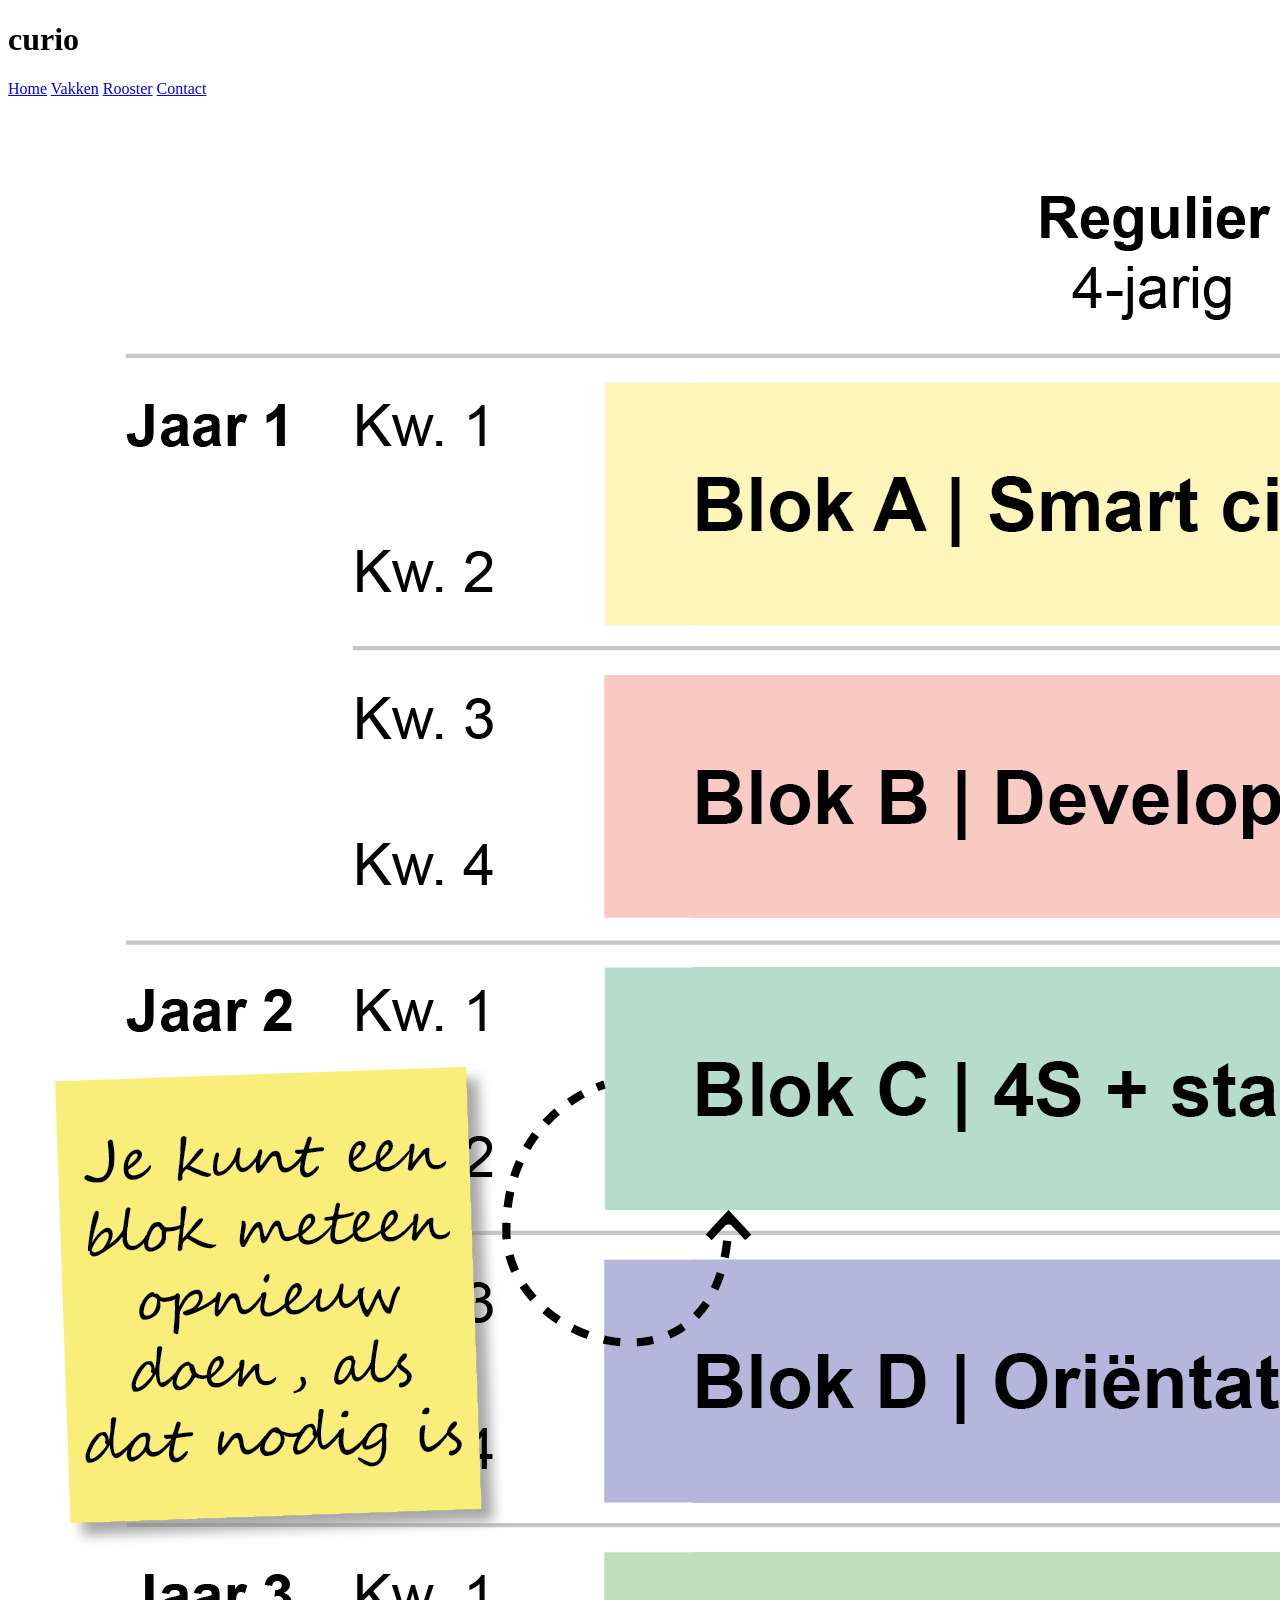
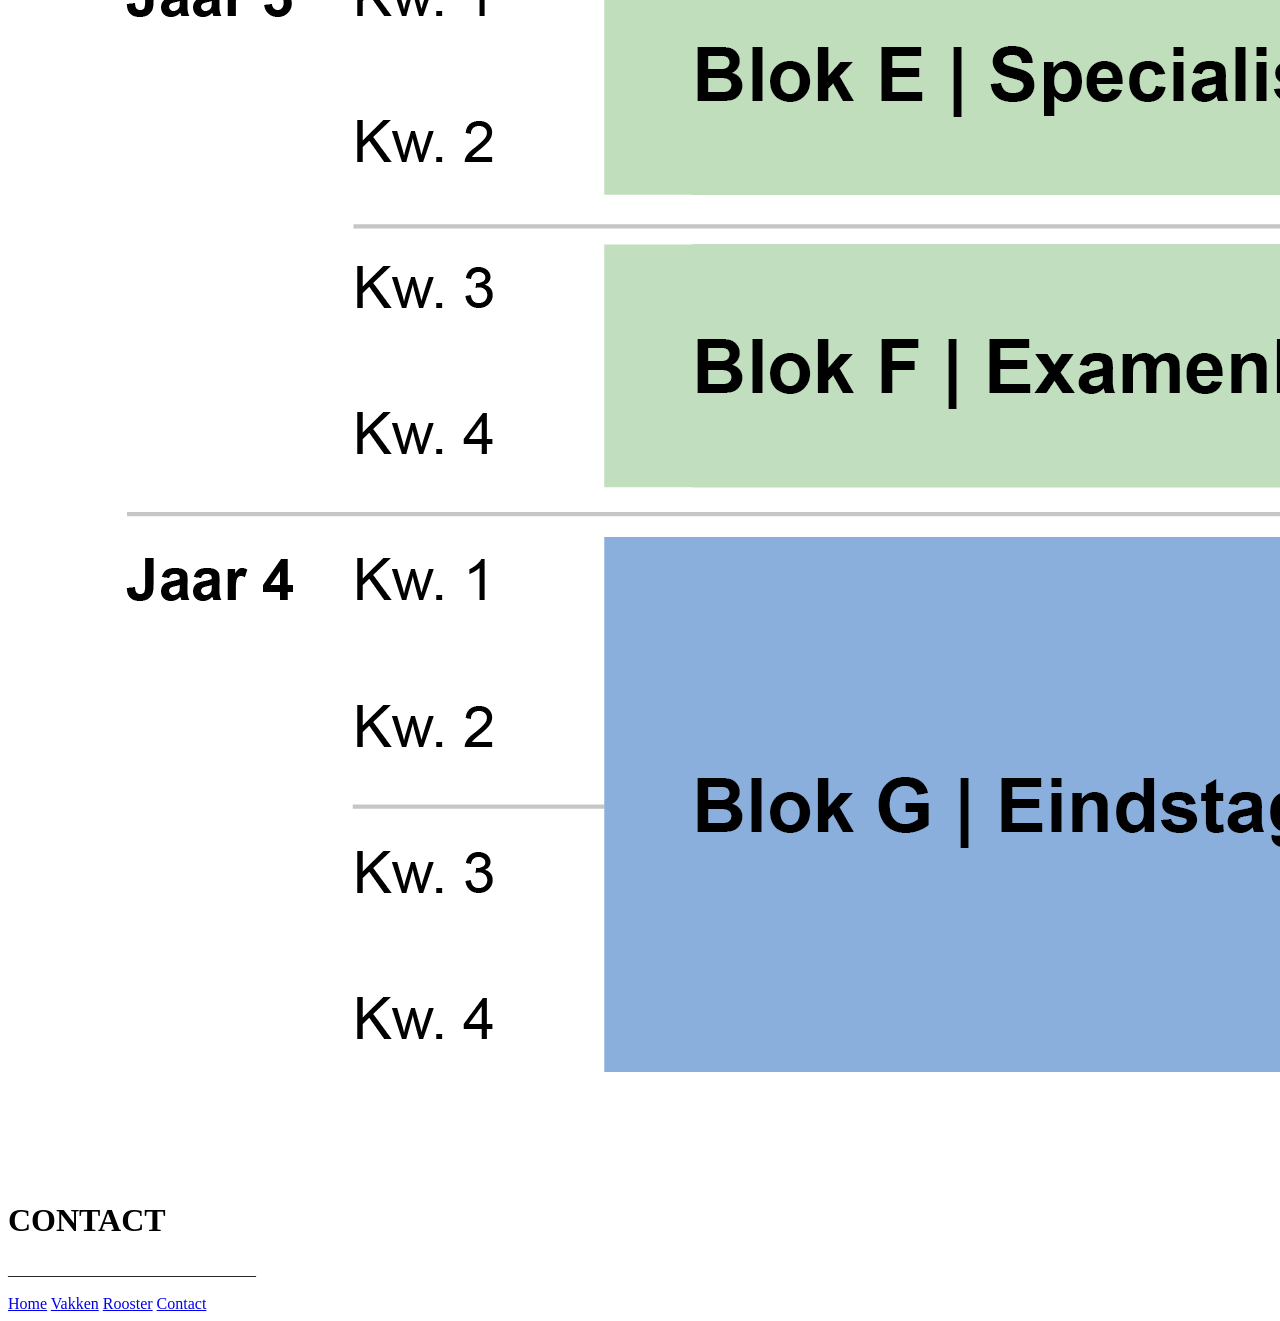
==== blok.html @ 299813f9 "blok.php af. image toegevoegt in mijn main" ====
<!DOCTYPE html>
<html lang="nl">

<head>
    <meta charset="UTF-8">
    <meta name="viewport" content="width=device-width, initial-scale=1.0">

    <title>Blokken | Software Developer</title>

    <link rel="preconnect" href="https://fonts.googleapis.com">
    <link rel="preconnect" href="https://fonts.gstatic.com" crossorigin>

    <link
        href="https://fonts.googleapis.com/css2?family=Oxanium:wght@400;600;700&family=Roboto:wght@300;400;700&display=swap"
        rel="stylesheet">

    <link rel="stylesheet" href="css/style.css">
</head>

<body>
    <header>
        <div class="wrapper">

            <h1 class="curio">curio</h1>

            <nav>
                <a href="index.html">Home</a>
                <a href="vakken.html">Vakken</a>
                <a href="rooster.html">Rooster</a>
                <a href="contact.php">Contact</a>
            </nav>

        </div>
    </header>


    <main class="blok-main">

        <img src="img/Opleidingsoverzicht3.png" alt="Blokken van de opleiding">

    </main>


    <footer class="footer">

        <h1 class="footer-h1">CONTACT</h1>

        <p class="footer-h1">
            _______________________________
        </p>

        <div class="footer-nav">

            <a href="index.html">Home</a>
            <a href="vakken.html">Vakken</a>
            <a href="rooster.html">Rooster</a>
            <a href="contact.php">Contact</a>

        </div>
    </footer>
</body>

</html>
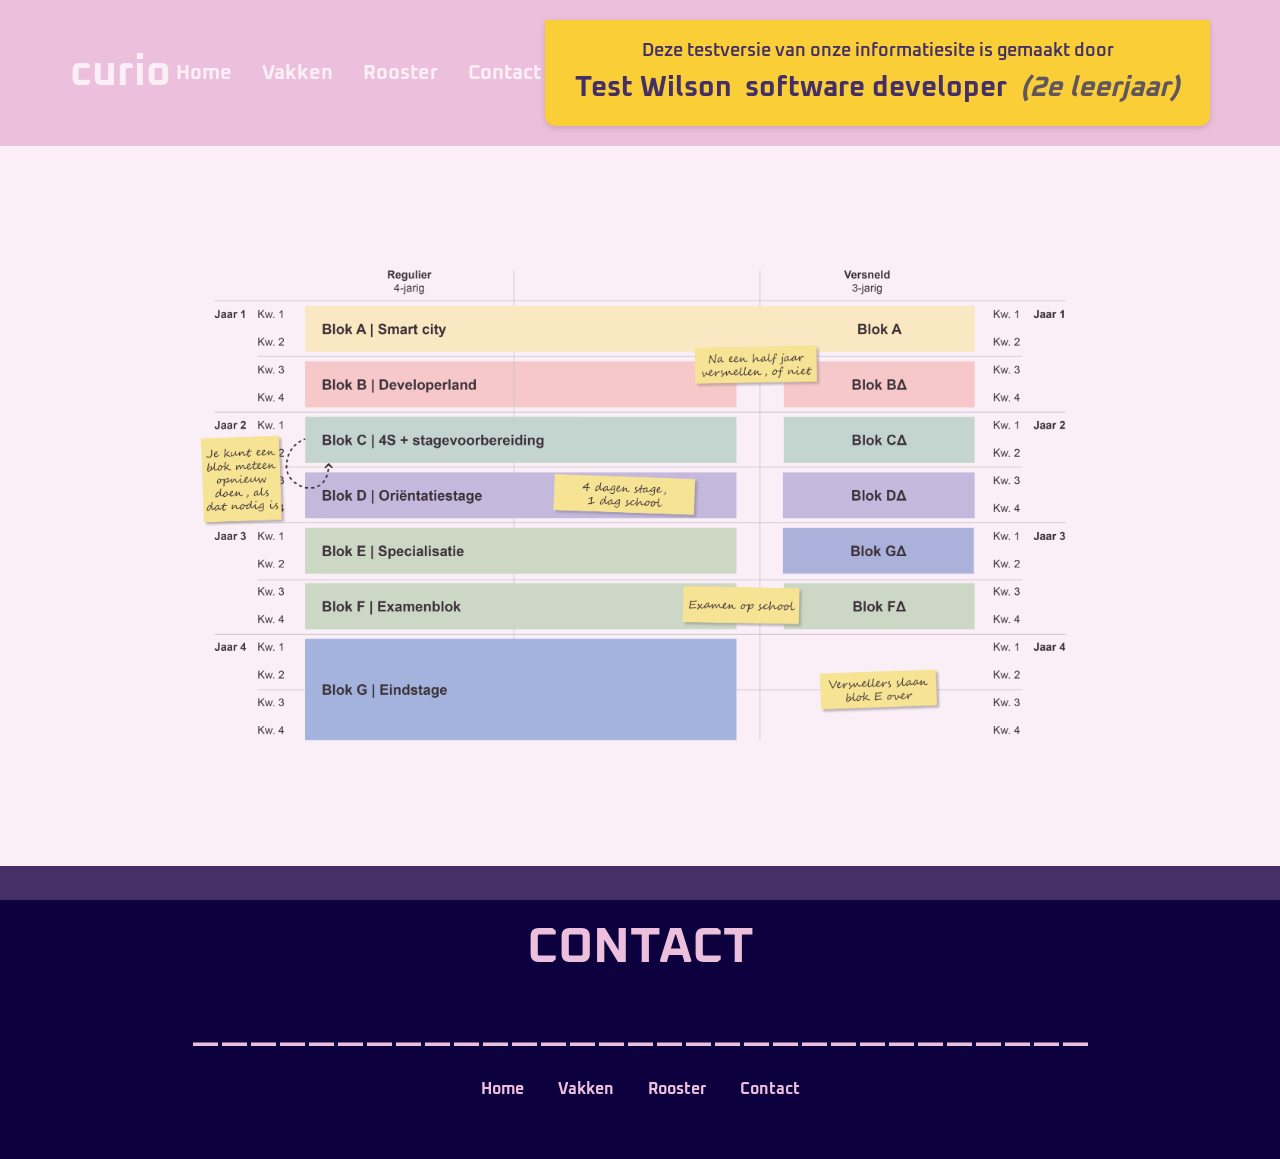
==== commit 06d6ff47: "header banner toegevoegt en css gedaan" ====
--- a/blok.html
+++ b/blok.html
@@ -29,7 +29,10 @@
                 <a href="rooster.html">Rooster</a>
                 <a href="contact.php">Contact</a>
             </nav>
-
+        <div class="header-banner">
+        <p>Deze testversie van onze informatiesite is gemaakt door</p>
+        <h2>Test Wilson <span>software developer</span> <em>(2e leerjaar)</em></h2>
+        </div>
         </div>
     </header>
 
--- a/css/style.css
+++ b/css/style.css
@@ -0,0 +1,527 @@
+html, 
+body { 
+    margin: 0; 
+    padding: 0; 
+    font-family: "Roboto", Arial, sans-serif; 
+    color: #0c003e; 
+} 
+ 
+* { 
+    box-sizing: border-box; 
+} 
+ 
+header { 
+    background-color: rgb(236, 192, 220); 
+    width: 100%; 
+} 
+ 
+.wrapper { 
+    max-width: 1200px; 
+    margin: auto; 
+    padding: 20px 30px; 
+ 
+    display: flex; 
+    align-items: center; 
+    justify-content: space-between; 
+} 
+
+.header-banner {
+    background-color: #FFD200;
+    padding: 20px 30px;
+    text-align: center;
+    border-radius: 0 0 10px 10px;
+    box-shadow: 0 2px 6px rgba(0,0,0,0.2);
+}
+
+.header-banner p {
+    margin: 0;
+    font-size: 18px;
+    color: #0c003e;
+    font-family: "Oxanium", sans-serif;
+    font-weight: 600;
+}
+
+.header-banner h2 {
+    margin: 8px 0 0;
+    font-size: 28px;
+    color: #0c003e;
+    font-family: "Oxanium", sans-serif;
+    font-weight: 700;
+}
+
+.header-banner h2 span {
+    font-weight: 700;
+    margin-left: 6px;
+}
+
+.header-banner h2 em {
+    font-style: italic;
+    margin-left: 6px;
+    color: #333;
+}
+
+.curio { 
+    margin: 0; 
+    color: white; 
+    font-family: "Oxanium", sans-serif; 
+    font-size: 42px; 
+    font-weight: 700; 
+} 
+ 
+nav { 
+    display: flex; 
+    align-items: center; 
+    gap: 30px; 
+} 
+ 
+nav a { 
+    color: white; 
+    font-family: "Oxanium", sans-serif; 
+    font-size: 20px; 
+    font-weight: 700; 
+    text-decoration: none; 
+    padding: 5px 0; 
+    background-color: transparent; 
+    border: none; 
+} 
+ 
+nav a:hover { 
+    color: #0c003e; 
+} 
+ 
+.main-homepage { 
+    position: relative; 
+    background-image: url("../img/student.jpg"); 
+    background-size: cover; 
+    background-position: center; 
+    min-height: 100vh; 
+    display: flex; 
+    align-items: center; 
+    justify-content: center; 
+} 
+ 
+main::before { 
+    content: ""; 
+    position: absolute; 
+    top: 0; 
+    left: 0; 
+    width: 100%; 
+    height: 100%; 
+    background-color: rgba(236, 192, 220, 0.25); 
+} 
+ 
+.h1-main { 
+    position: relative; 
+    z-index: 2; 
+    font-family: "Oxanium", sans-serif; 
+    font-size: 70px; 
+    font-weight: 700; 
+    color: #0c003e; 
+    margin: 0; 
+    text-align: center; 
+} 
+ 
+section { 
+    background-color: rgb(236, 192, 220); 
+} 
+ 
+.tekst { 
+    padding: 60px 80px; 
+    color: white; 
+} 
+ 
+.vakken { 
+    display: flex; 
+    flex-wrap: wrap; 
+    justify-content: center; 
+    gap: 30px; 
+} 
+ 
+.vakken h2 { 
+    width: 100%; 
+    text-align: center; 
+    color: #0c003e; 
+    font-family: "Oxanium", sans-serif; 
+    font-size: 36px; 
+} 
+ 
+.vak, 
+.rooster, 
+.foto, 
+.toekomst, 
+.ervaring { 
+    background-color: #0c003e; 
+    color: white; 
+    border-radius: 10px; 
+    padding: 30px; 
+    flex: 1 1 300px; 
+    box-shadow: 0 2px 6px rgba(0, 0, 0, 0.2); 
+} 
+ 
+.rooster img { 
+    width: 100%; 
+    max-width: 600px; 
+    height: auto; 
+    border-radius: 10px; 
+    margin-top: 20px; 
+} 
+ 
+.rooster-foto { 
+    display: flex; 
+    flex-wrap: wrap; 
+    justify-content: center; 
+    gap: 30px; 
+    margin-top: 30px; 
+} 
+ 
+.rooster-foto h2 { 
+    color: white; 
+    font-family: "Oxanium", sans-serif; 
+} 
+ 
+.toekomst-ervaring { 
+    display: flex; 
+    flex-wrap: wrap; 
+    justify-content: center; 
+    gap: 30px; 
+    margin-top: 30px; 
+} 
+ 
+.toekomst-ervaring h2 { 
+    color: white; 
+    font-family: "Oxanium", sans-serif; 
+} 
+ 
+.footer { 
+    background-color: #0c003e; 
+    color: white; 
+    padding: 40px 20px; 
+    text-align: center; 
+} 
+ 
+.footer-h1 { 
+    color: rgb(236, 192, 220); 
+    font-family: "Oxanium", sans-serif; 
+    font-size: 50px; 
+    margin: 10px 0; 
+} 
+ 
+.footer-nav { 
+    margin-top: 25px; 
+    margin-bottom: 20px; 
+} 
+ 
+.footer-nav a { 
+    color: rgb(236, 192, 220); 
+    margin: 0 15px; 
+    text-decoration: none; 
+    font-family: "Oxanium", sans-serif; 
+    font-weight: 700; 
+} 
+ 
+.footer-nav a:hover { 
+    color: white; 
+} 
+ 
+@media (max-width: 768px) { 
+    .wrapper { 
+        flex-direction: column; 
+        gap: 20px; 
+    } 
+ 
+    .curio { 
+        font-size: 36px; 
+    } 
+ 
+    nav { 
+        gap: 15px; 
+        flex-wrap: wrap; 
+        justify-content: center; 
+    } 
+ 
+    nav a { 
+        font-size: 16px; 
+    } 
+ 
+    .h1-main { 
+        font-size: 45px; 
+    } 
+ 
+    .tekst { 
+        padding: 40px 20px; 
+    } 
+ 
+    .footer-h1 { 
+        font-size: 40px; 
+    } 
+} 
+ 
+.vakken-main { 
+    position: relative; 
+    min-height: 100vh; 
+    padding: 70px 80px; 
+    background-image: url("../img/Sanne-Bas.jpg"); 
+    background-size: cover; 
+    background-position: center; 
+    text-align: center; 
+} 
+ 
+.vakken-main::before { 
+    content: ""; 
+    position: absolute; 
+    top: 0; 
+    left: 0; 
+    width: 100%; 
+    height: 100%; 
+    background-color: rgba(0, 0, 0, 0.25); 
+} 
+ 
+.vakken-titel { 
+    position: relative; 
+    z-index: 1; 
+    color: #0c003e; 
+    font-family: "Oxanium", sans-serif; 
+    font-size: 60px; 
+    margin-top: 0; 
+    margin-bottom: 50px; 
+} 
+ 
+.vakken-grid { 
+    position: relative; 
+    z-index: 1; 
+    max-width: 1000px; 
+    margin: auto; 
+    display: grid; 
+    grid-template-columns: repeat(2, 1fr); 
+    gap: 30px; 
+} 
+ 
+.vakken-grid .vak { 
+    background-color: #0c003e; 
+    color: white; 
+    border-radius: 10px; 
+    padding: 30px; 
+    min-height: 150px; 
+    box-shadow: 0 2px 6px rgba(0, 0, 0, 0.3); 
+    text-align: center; 
+} 
+ 
+.vakken-grid .vak h2 { 
+    color: rgb(236, 192, 220); 
+    font-family: "Oxanium", sans-serif; 
+    font-size: 28px; 
+    margin-top: 0; 
+} 
+ 
+.vakken-grid .vak p { 
+    color: white; 
+    font-family: "Roboto", sans-serif; 
+    line-height: 1.5; 
+} 
+ 
+.vakken-grid .vak:hover { 
+    transform: translateY(-5px); 
+} 
+ 
+@media (max-width: 768px) { 
+    .vakken-main { 
+        padding: 50px 20px; 
+    } 
+ 
+    .vakken-grid { 
+        grid-template-columns: 1fr; 
+    } 
+ 
+    .vakken-titel { 
+        font-size: 45px; 
+    } 
+} 
+ 
+.blok-main { 
+    background-color: white; 
+    min-height: 80vh; 
+    display: flex; 
+    align-items: center; 
+    justify-content: center; 
+    padding: 80px; 
+} 
+ 
+.blok-main img { 
+    width: 1000px; 
+    max-width: 80%; 
+    height: auto; 
+    display: block; 
+    border-radius: 10px; 
+} 
+ 
+.contact-main { 
+    background-color: white; 
+    min-height: 80vh; 
+    padding: 70px 20px; 
+    display: flex; 
+    flex-direction: column; 
+    align-items: center; 
+} 
+ 
+.contact-main > h1 { 
+    color: #0c003e; 
+    font-family: "Oxanium", sans-serif; 
+    font-size: 50px; 
+    margin-top: 0; 
+    margin-bottom: 40px; 
+} 
+ 
+.contact-box { 
+    background-color: #0c003e; 
+    color: white; 
+    width: 100%; 
+    max-width: 700px; 
+    padding: 40px; 
+    border-radius: 10px; 
+    box-shadow: 0 2px 6px rgba(0, 0, 0, 0.2); 
+} 
+ 
+.contact-box h2 { 
+    color: rgb(247, 216, 221); 
+    font-family: "Oxanium", sans-serif; 
+    font-size: 32px; 
+    margin-top: 0; 
+} 
+ 
+.contact-box p { 
+    line-height: 1.6; 
+} 
+ 
+.contact-box form { 
+    display: flex; 
+    flex-direction: column; 
+    margin-top: 30px; 
+} 
+ 
+.contact-box label { 
+    margin-bottom: 8px; 
+    font-weight: 700; 
+} 
+ 
+.contact-box input, 
+.contact-box textarea { 
+    font-family: "Roboto", sans-serif; 
+    font-size: 16px; 
+    padding: 12px; 
+    margin-bottom: 20px; 
+    border: none; 
+    border-radius: 5px; 
+    background-color: white; 
+    color: #0c003e; 
+} 
+ 
+.contact-box textarea { 
+    resize: vertical; 
+} 
+ 
+.contact-box button { 
+    background-color: rgb(236, 192, 220); 
+    color: #0c003e; 
+    font-family: "Oxanium", sans-serif; 
+    font-size: 18px; 
+    font-weight: 700; 
+    border: none; 
+    border-radius: 5px; 
+    padding: 12px 25px; 
+    cursor: pointer; 
+} 
+ 
+.contact-box button:hover { 
+    background-color: white; 
+} 
+ 
+@media (max-width: 768px) { 
+    .contact-main { 
+        padding: 50px 20px; 
+    } 
+ 
+    .contact-main > h1 { 
+        font-size: 40px; 
+    } 
+ 
+    .contact-box { 
+        padding: 25px; 
+    } 
+} 
+ 
+.rooster-main { 
+    background-color: white; 
+    min-height: 80vh; 
+    padding: 60px 20px; 
+    display: flex; 
+    flex-direction: column; 
+    align-items: center; 
+    justify-content: center; 
+} 
+ 
+.rooster-main h1 { 
+    color: #0c003e; 
+    font-family: "Oxanium", sans-serif; 
+    font-size: 50px; 
+    margin-top: 0; 
+    margin-bottom: 40px; 
+} 
+ 
+.rooster-main img { 
+    width: 700px; 
+    max-width: 90%; 
+    height: auto; 
+    border-radius: 10px; 
+    box-shadow: 0 2px 6px rgba(0, 0, 0, 0.2); 
+} 
+ 
+.foto-main { 
+    background-color: white; 
+    min-height: 80vh; 
+    padding: 60px 50px; 
+    text-align: center; 
+} 
+ 
+.foto-main > h1 { 
+    color: #0c003e; 
+    font-family: "Oxanium", sans-serif; 
+    font-size: 50px; 
+    margin-top: 0; 
+    margin-bottom: 50px; 
+} 
+ 
+.foto-grid { 
+    max-width: 1000px; 
+    margin: auto; 
+    display: grid; 
+    grid-template-columns: repeat(2, 1fr); 
+    gap: 30px; 
+} 
+ 
+.foto-card { 
+    background-color: #0c003e; 
+    padding: 20px; 
+    border-radius: 10px; 
+} 
+ 
+.foto-card img { 
+    width: 100%; 
+    height: 300px; 
+    object-fit: cover; 
+    border-radius: 8px; 
+    display: block; 
+} 
+ 
+@media (max-width: 768px) { 
+    .foto-main { 
+        padding: 50px 20px; 
+    } 
+ 
+    .foto-grid { 
+        grid-template-columns: 1fr; 
+    } 
+ 
+    .foto-main > h1 { 
+        font-size: 40px; 
+    } 
+}
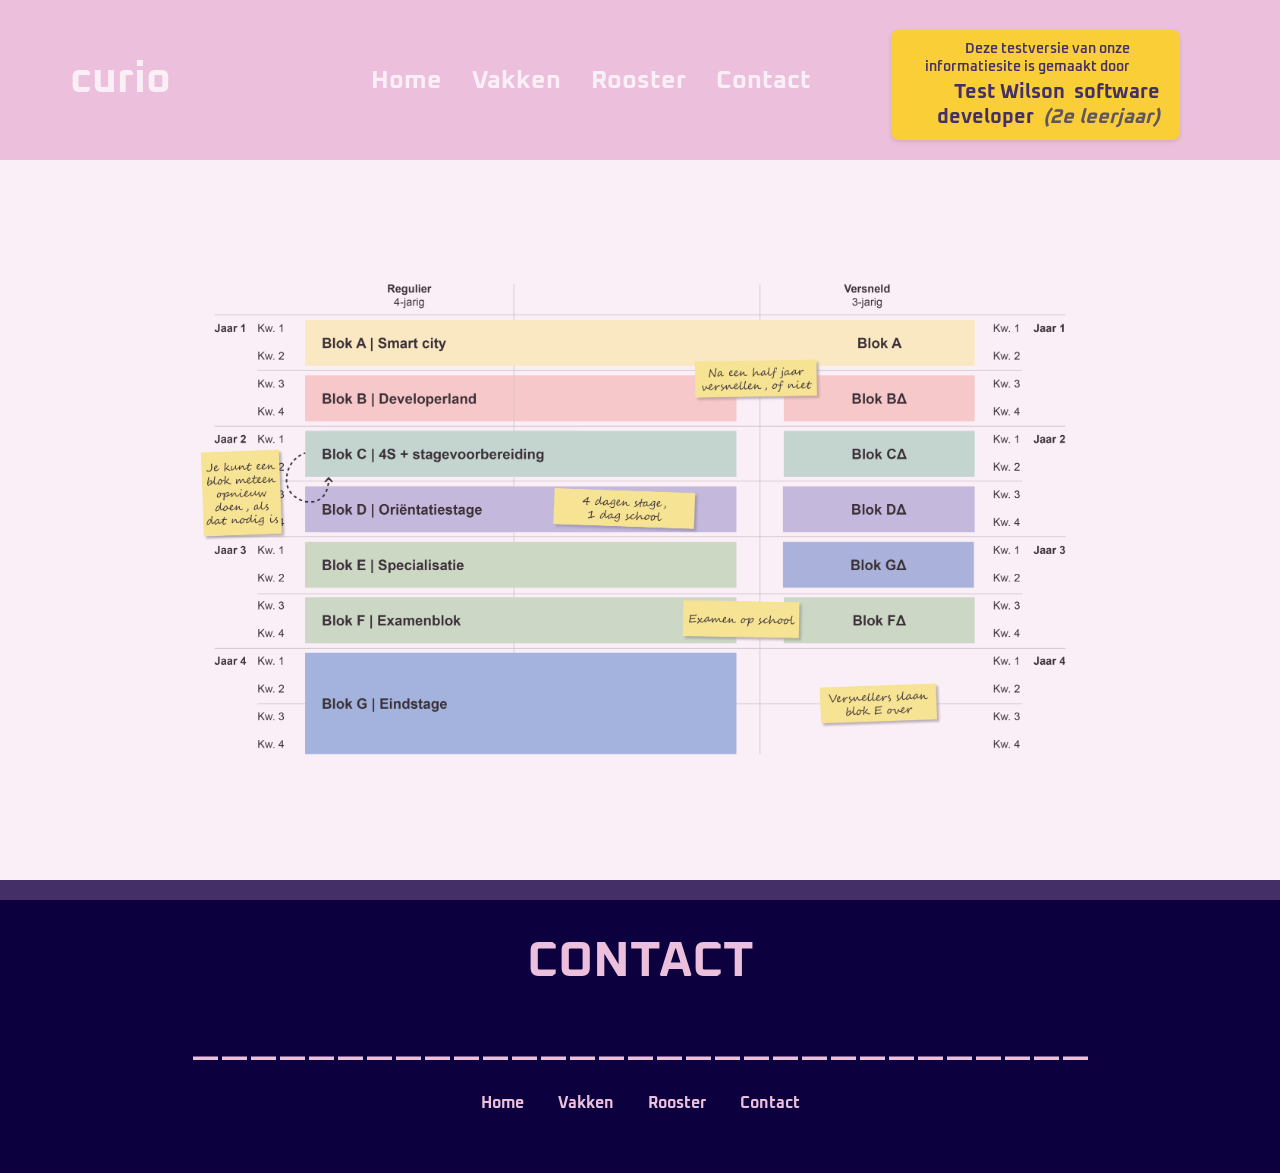
==== commit f3500b1f: "rooster html naam aangepast" ====
--- a/blok.html
+++ b/blok.html
@@ -26,7 +26,7 @@
             <nav>
                 <a href="index.html">Home</a>
                 <a href="vakken.html">Vakken</a>
-                <a href="rooster.html">Rooster</a>
+                <a href="rooster1.html">Rooster</a>
                 <a href="contact.php">Contact</a>
             </nav>
         <div class="header-banner">
@@ -56,7 +56,7 @@
 
             <a href="index.html">Home</a>
             <a href="vakken.html">Vakken</a>
-            <a href="rooster.html">Rooster</a>
+            <a href="rooster1.html">Rooster</a>
             <a href="contact.php">Contact</a>
 
         </div>
--- a/css/style.css
+++ b/css/style.css
@@ -22,28 +22,37 @@
  
     display: flex; 
     align-items: center; 
-    justify-content: space-between; 
-} 
+    justify-content: flex-start; 
+    gap: 80px;
+} 
+
+
 
 .header-banner {
     background-color: #FFD200;
-    padding: 20px 30px;
-    text-align: center;
-    border-radius: 0 0 10px 10px;
-    box-shadow: 0 2px 6px rgba(0,0,0,0.2);
+    padding: 10px 20px;          
+    width: fit-content;          
+    margin-left: auto;           
+    margin-right: 30px;          
+    margin-top: 10px;
+    border-radius: 8px;
+    box-shadow: 0 2px 4px rgba(0,0,0,0.15);
+    text-align: right;           
 }
 
 .header-banner p {
     margin: 0;
-    font-size: 18px;
+    font-size: 14px;             
     color: #0c003e;
     font-family: "Oxanium", sans-serif;
     font-weight: 600;
+    margin-left: auto;   
+    margin-right: 30px;
 }
 
 .header-banner h2 {
-    margin: 8px 0 0;
-    font-size: 28px;
+    margin: 4px 0 0;
+    font-size: 20px;             
     color: #0c003e;
     font-family: "Oxanium", sans-serif;
     font-weight: 700;
@@ -51,12 +60,12 @@
 
 .header-banner h2 span {
     font-weight: 700;
-    margin-left: 6px;
+    margin-left: 4px;
 }
 
 .header-banner h2 em {
     font-style: italic;
-    margin-left: 6px;
+    margin-left: 4px;
     color: #333;
 }
 
@@ -71,13 +80,14 @@
 nav { 
     display: flex; 
     align-items: center; 
-    gap: 30px; 
+    gap: 30px;
+    margin-left: 120px;
 } 
  
 nav a { 
     color: white; 
     font-family: "Oxanium", sans-serif; 
-    font-size: 20px; 
+    font-size: 25px; 
     font-weight: 700; 
     text-decoration: none; 
     padding: 5px 0; 
